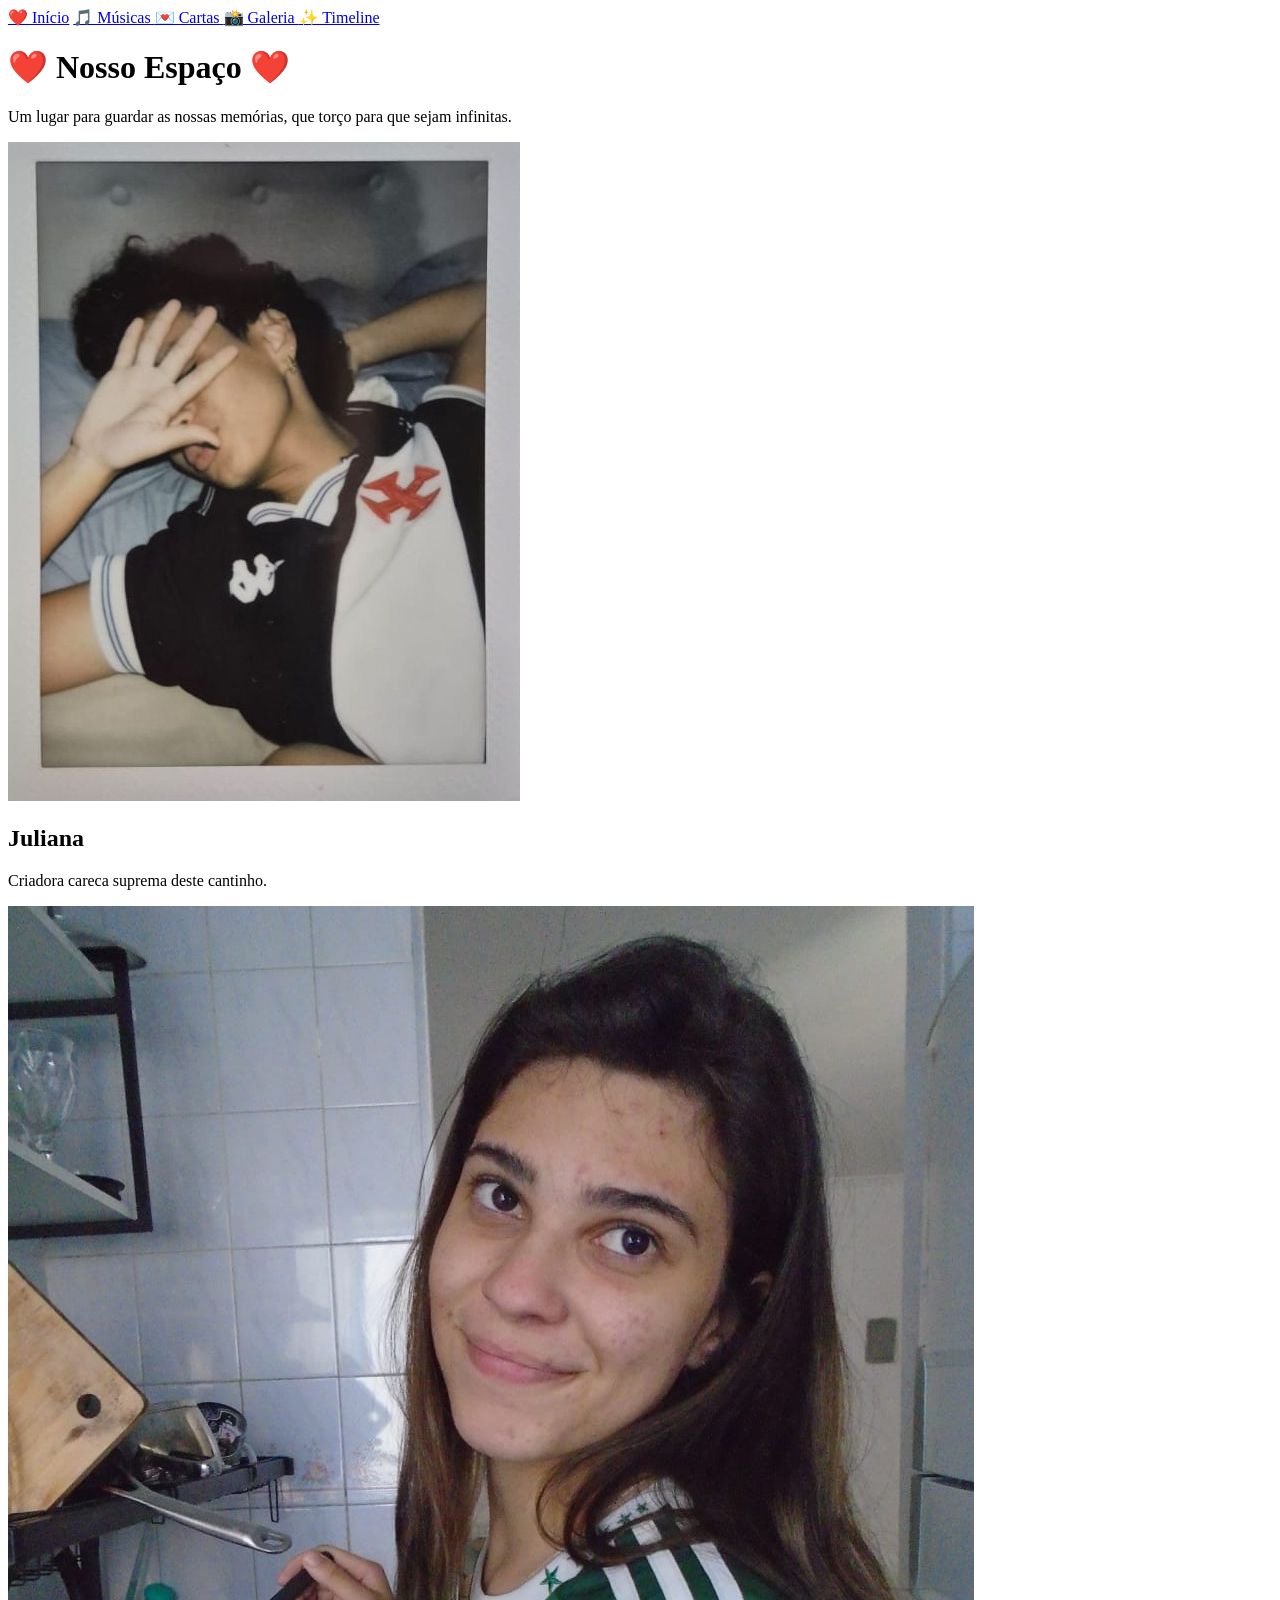
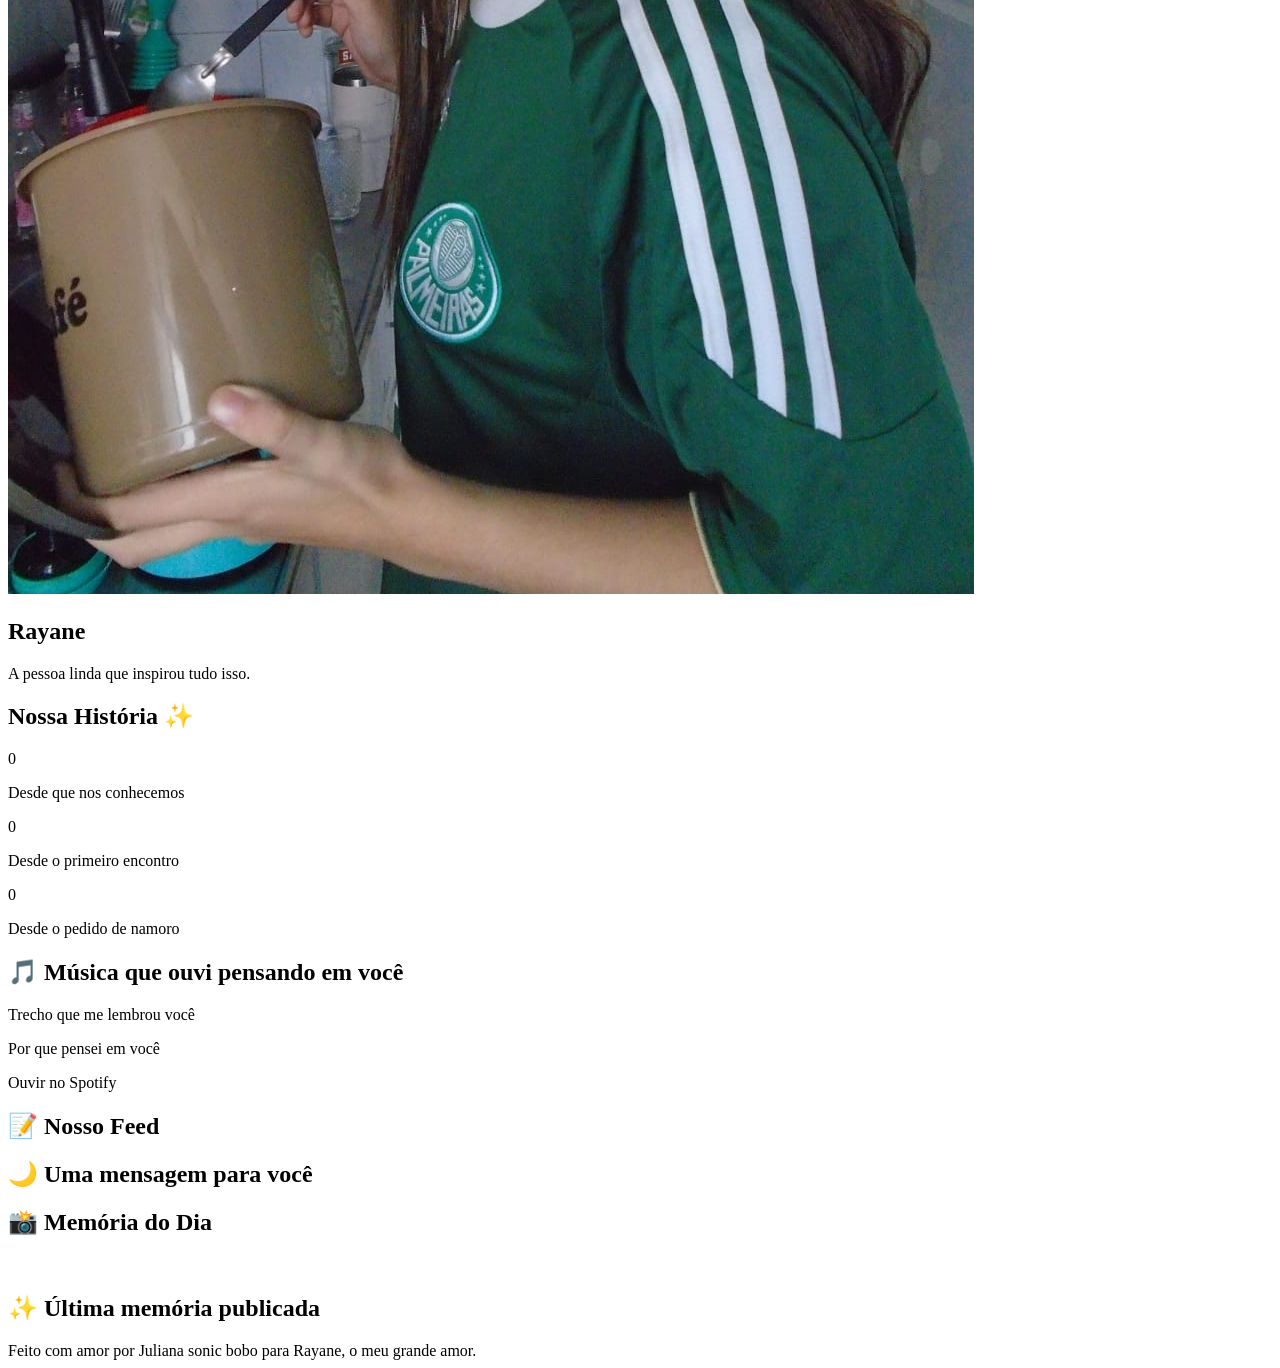
==== index.html @ c0dd44a5 "Atualizando layout e adicionando memórias" ====
<!DOCTYPE html>
<html lang="pt-BR">

<head>

<meta charset="UTF-8">
<meta name="viewport" content="width=device-width, initial-scale=1.0">

<title>Nosso Espaço</title>

<link rel="stylesheet" href="style.css">

<link rel="preconnect" href="https://fonts.googleapis.com">
<link href="https://fonts.googleapis.com/css2?family=Poppins:wght@300;400;500;600;700&display=swap" rel="stylesheet">

</head>

<body>

    <nav class="navbar">

    <a href="index.html">❤️ Início</a>

    <a href="paginas/musicas.html">
        🎵 Músicas
    </a>

    <a href="paginas/cartas.html">
        💌 Cartas
    </a>

    <a href="paginas/galeria.html">
        📸 Galeria
    </a>

    <a href="paginas/timeline.html">
        ✨ Timeline
    </a>

</nav>

<header class="hero">

<div class="hero-content">

<h1>❤️ Nosso Espaço ❤️</h1>

<p>
Um lugar para guardar as nossas memórias, que torço para que sejam infinitas.
</p>

</div>

</header>

<section class="profiles">

<div class="profile">

<img src="imagens/juliana.jpg">

<h2>Juliana</h2>

<p>
Criadora careca suprema deste cantinho.
</p>

</div>

<div class="profile">

<img src="imagens/rayane.jpg">

<h2>Rayane</h2>

<p>
A pessoa linda que inspirou tudo isso.
</p>

</div>

</section>

<section class="counters">

<h2>Nossa História ✨</h2>

<div class="counter-grid">

<div class="counter-card">
<span id="diasConhecemos">0</span>
<p>Desde que nos conhecemos</p>
</div>

<div class="counter-card">
<span id="diasEncontro">0</span>
<p>Desde o primeiro encontro</p>
</div>

<div class="counter-card">
<span id="diasNamoro">0</span>
<p>Desde o pedido de namoro</p>
</div>

</div>

</section>

<section class="music">

<h2>🎵 Música que ouvi pensando em você</h2>

<div class="music-card">

<h3 id="songTitle"></h3>

<p id="songArtist"></p>

<div class="music-quote">

<span>Trecho que me lembrou você</span>

<p id="songTrecho"></p>

</div>

<div class="music-message">

<span>Por que pensei em você</span>

<p id="songMensagem"></p>

</div>

<a
id="spotifyLink"
target="_blank">

Ouvir no Spotify

</a>

</div>

</section>

<section class="feed">

<h2>📝 Nosso Feed</h2>

<div id="postsContainer"></div>

</section>

<section class="welcome-card">

<h2>🌙 Uma mensagem para você</h2>

<p id="mensagemDia"></p>

</section>

<section class="memory-card">

<h2>📸 Memória do Dia</h2>

<img id="memoriaFoto">

<p id="memoriaTexto"></p>

</section>

<section class="ultimo-post">

<h2>✨ Última memória publicada</h2>

<div id="ultimoPost"></div>

</section>

<footer>

Feito com amor por Juliana sonic bobo
para Rayane, o meu grande amor.

</footer>

<script src="script.js"></script>

</body>
</html>
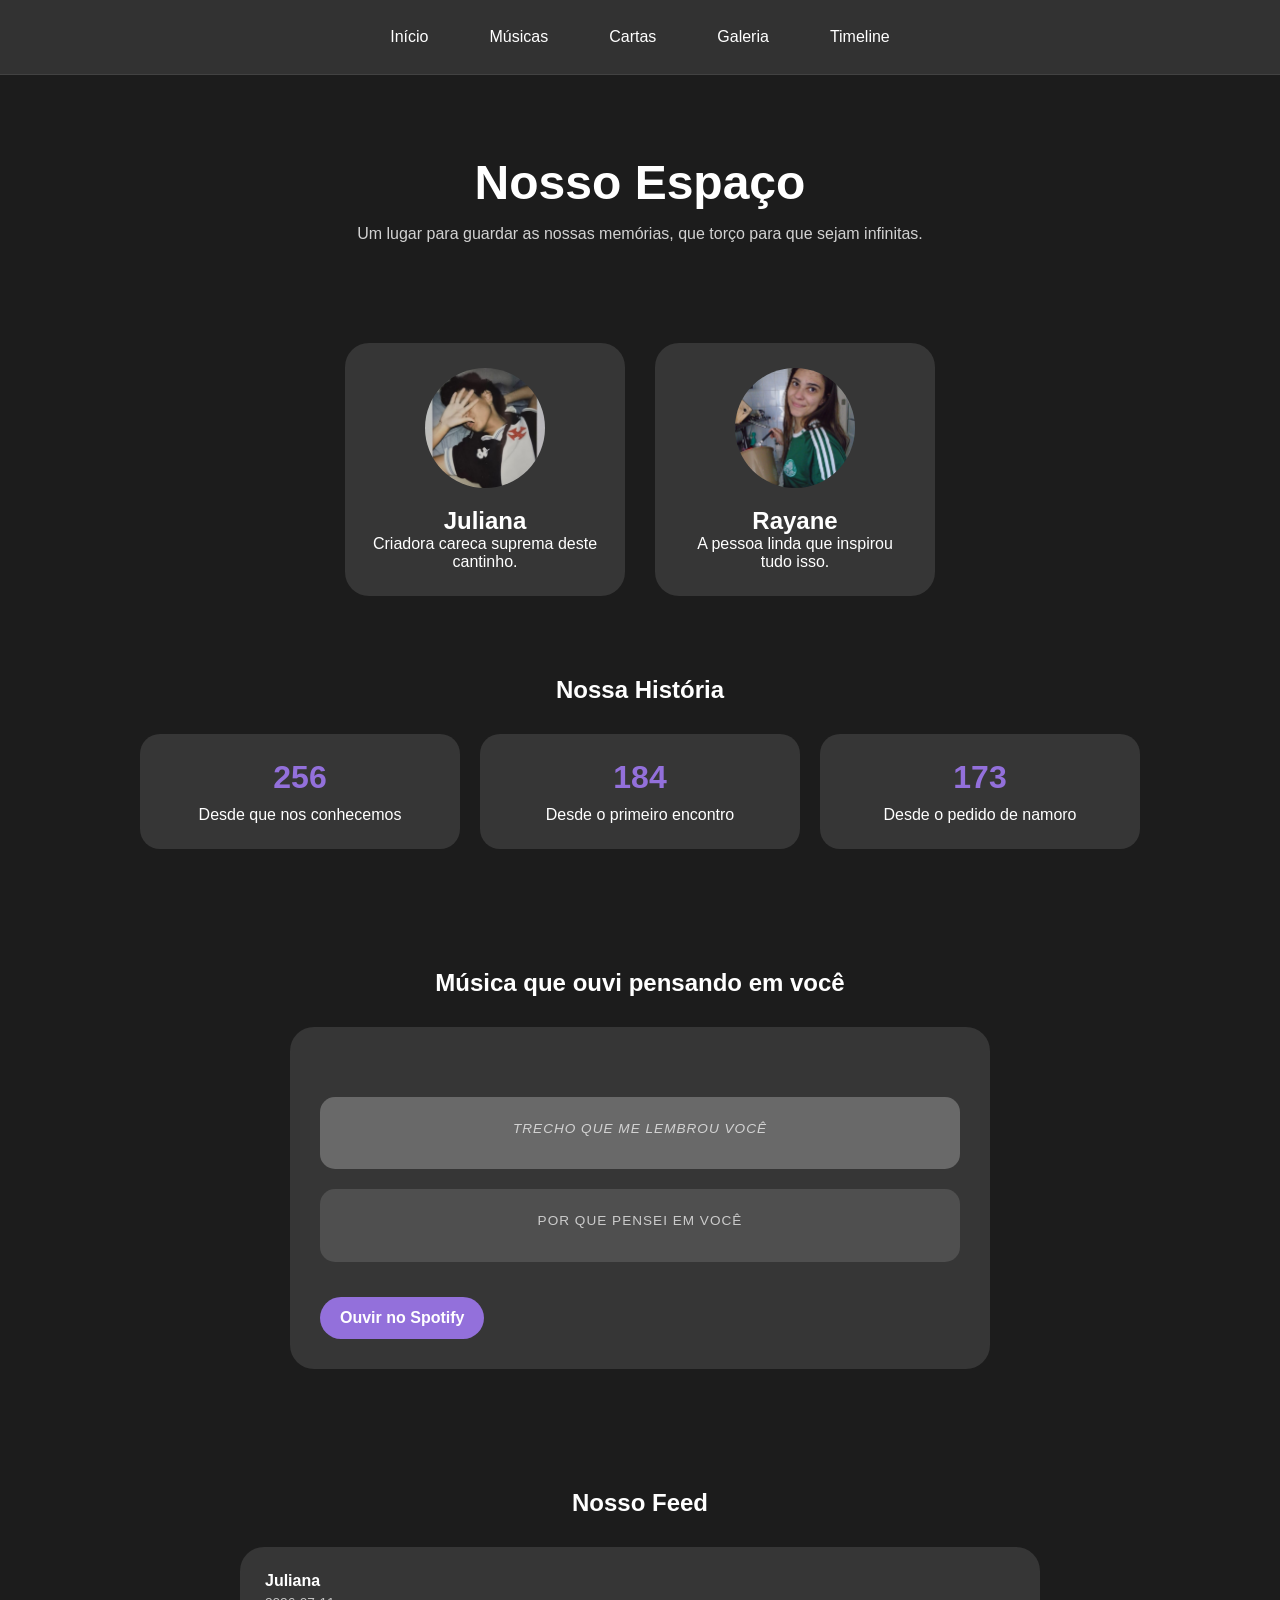
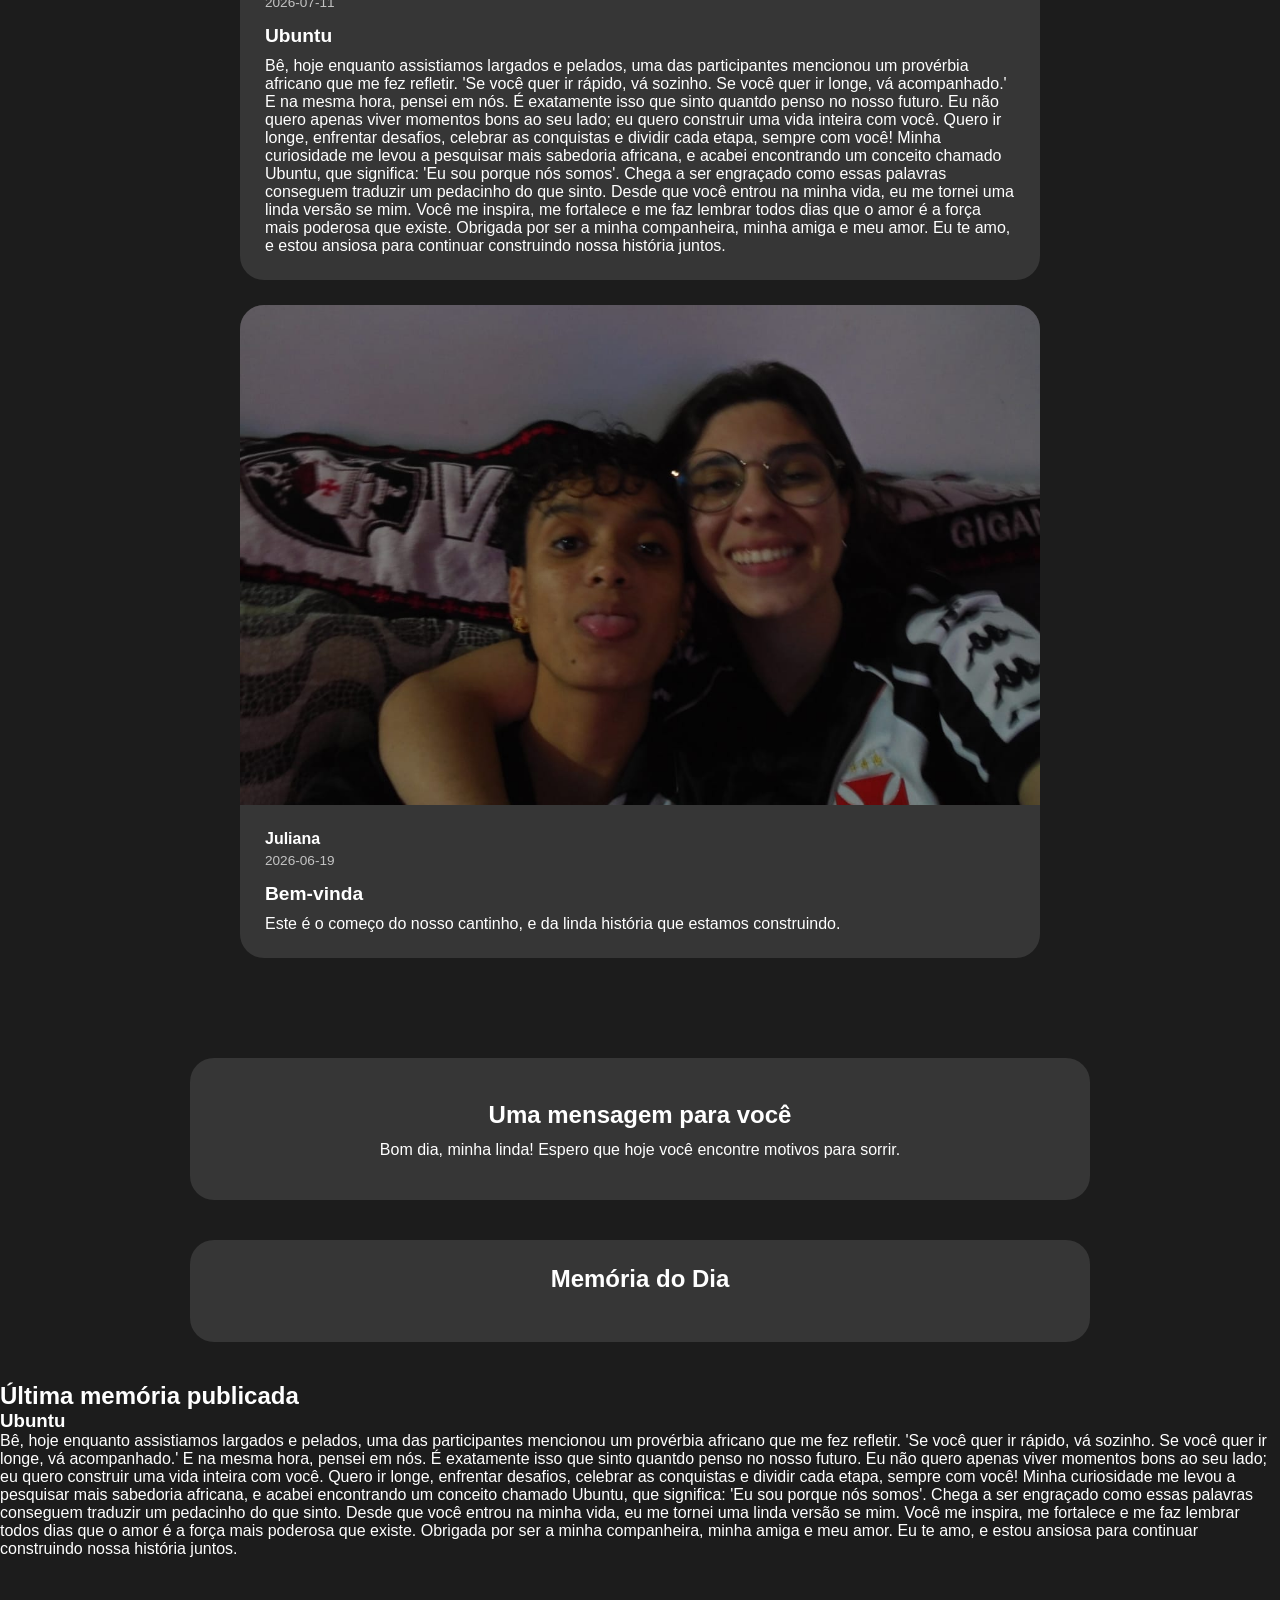
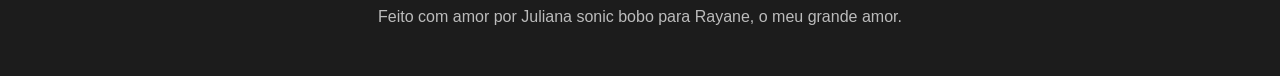
==== commit 57db85a6: "Nova publicação" ====
--- a/index.html
+++ b/index.html
@@ -19,22 +19,22 @@
 
     <nav class="navbar">
 
-    <a href="index.html">❤️ Início</a>
+    <a href="index.html">Início</a>
 
     <a href="paginas/musicas.html">
-        🎵 Músicas
+        Músicas
     </a>
 
     <a href="paginas/cartas.html">
-        💌 Cartas
+        Cartas
     </a>
 
     <a href="paginas/galeria.html">
-        📸 Galeria
+        Galeria
     </a>
 
     <a href="paginas/timeline.html">
-        ✨ Timeline
+        Timeline
     </a>
 
 </nav>
@@ -43,7 +43,7 @@
 
 <div class="hero-content">
 
-<h1>❤️ Nosso Espaço ❤️</h1>
+<h1>Nosso Espaço</h1>
 
 <p>
 Um lugar para guardar as nossas memórias, que torço para que sejam infinitas.
@@ -83,7 +83,7 @@
 
 <section class="counters">
 
-<h2>Nossa História ✨</h2>
+<h2>Nossa História</h2>
 
 <div class="counter-grid">
 
@@ -108,7 +108,7 @@
 
 <section class="music">
 
-<h2>🎵 Música que ouvi pensando em você</h2>
+<h2>Música que ouvi pensando em você</h2>
 
 <div class="music-card">
 
@@ -146,7 +146,7 @@
 
 <section class="feed">
 
-<h2>📝 Nosso Feed</h2>
+<h2>Nosso Feed</h2>
 
 <div id="postsContainer"></div>
 
@@ -154,7 +154,7 @@
 
 <section class="welcome-card">
 
-<h2>🌙 Uma mensagem para você</h2>
+<h2>Uma mensagem para você</h2>
 
 <p id="mensagemDia"></p>
 
@@ -162,7 +162,7 @@
 
 <section class="memory-card">
 
-<h2>📸 Memória do Dia</h2>
+<h2>Memória do Dia</h2>
 
 <img id="memoriaFoto">
 
@@ -172,7 +172,7 @@
 
 <section class="ultimo-post">
 
-<h2>✨ Última memória publicada</h2>
+<h2>Última memória publicada</h2>
 
 <div id="ultimoPost"></div>
 
--- a/style.css
+++ b/style.css
@@ -0,0 +1,461 @@
+*{
+margin:0;
+padding:0;
+box-sizing:border-box;
+}
+
+body{
+
+font-family:'Poppins',sans-serif;
+
+background:#1C1C1C;
+
+color:white;
+
+min-height:100vh;
+
+}
+
+.hero{
+
+padding:80px 20px;
+
+text-align:center;
+
+}
+
+.hero h1{
+
+font-size:3rem;
+
+margin-bottom:15px;
+
+}
+
+.hero p{
+
+opacity:.8;
+
+}
+
+.profiles{
+
+display:flex;
+
+justify-content:center;
+
+gap:30px;
+
+flex-wrap:wrap;
+
+padding:20px;
+
+}
+
+.profile{
+
+width:280px;
+
+background:#363636;
+
+padding:25px;
+
+border-radius:24px;
+
+text-align:center;
+
+}
+
+.profile img{
+
+width:120px;
+
+height:120px;
+
+border-radius:50%;
+
+object-fit:cover;
+
+margin-bottom:15px;
+
+}
+
+.counters{
+
+padding:60px 20px;
+
+}
+
+.counters h2{
+
+text-align:center;
+
+margin-bottom:30px;
+
+}
+
+.counter-grid{
+
+display:grid;
+
+grid-template-columns:repeat(auto-fit,minmax(220px,1fr));
+
+gap:20px;
+
+max-width:1000px;
+
+margin:auto;
+
+}
+
+.counter-card{
+
+background:#363636;
+
+padding:25px;
+
+border-radius:20px;
+
+text-align:center;
+
+}
+
+.counter-card span{
+
+font-size:2rem;
+
+font-weight:bold;
+
+display:block;
+
+margin-bottom:10px;
+
+color:#9370DB;
+
+}
+
+.music{
+
+padding:60px 20px;
+
+}
+
+.music h2{
+
+text-align:center;
+
+margin-bottom:30px;
+
+}
+
+.music-card{
+
+max-width:600px;
+
+margin:auto;
+
+background:#363636;
+
+padding:25px;
+
+border-radius:20px;
+
+text-align:center;
+
+}
+
+.music-card a{
+
+display:inline-block;
+
+margin-top:15px;
+
+padding:12px 20px;
+
+border-radius:50px;
+
+background:#9370DB;
+
+color:white;
+
+text-decoration:none;
+
+font-weight:600;
+
+}
+
+.feed{
+
+padding:60px 20px;
+
+}
+
+.feed h2{
+
+text-align:center;
+
+margin-bottom:30px;
+
+}
+
+#postsContainer{
+
+max-width:800px;
+
+margin:auto;
+
+display:flex;
+
+flex-direction:column;
+
+gap:25px;
+
+}
+
+.post{
+
+background:#363636;
+
+border-radius:24px;
+
+overflow:hidden;
+
+}
+
+.post img{
+
+width:100%;
+
+display:block;
+
+max-height:500px;
+
+object-fit:cover;
+
+}
+
+.post-content{
+
+padding:25px;
+
+}
+
+.post-author{
+
+font-weight:600;
+
+margin-bottom:5px;
+
+}
+
+.post-date{
+
+font-size:.85rem;
+
+opacity:.7;
+
+margin-bottom:15px;
+
+}
+
+.post-title{
+
+font-size:1.2rem;
+
+font-weight:600;
+
+margin-bottom:10px;
+
+}
+
+footer{
+
+padding:50px 20px;
+
+text-align:center;
+
+opacity:.7;
+
+}
+
+@media(max-width:768px){
+
+.hero h1{
+
+font-size:2.2rem;
+
+}
+
+.profile{
+
+width:100%;
+
+max-width:320px;
+
+}
+
+}
+
+.music-card{
+
+max-width:700px;
+
+margin:auto;
+
+background:#363636;
+
+padding:30px;
+
+border-radius:24px;
+
+display:flex;
+
+flex-direction:column;
+
+gap:20px;
+
+}
+
+.music-card h3{
+
+font-size:1.5rem;
+
+}
+
+.music-card span{
+
+display:block;
+
+font-size:.85rem;
+
+opacity:.7;
+
+margin-bottom:8px;
+
+text-transform:uppercase;
+
+letter-spacing:1px;
+
+}
+
+.music-quote{
+
+background:#696969;
+
+padding:20px;
+
+border-radius:15px;
+
+font-style:italic;
+
+line-height:1.8;
+
+}
+
+.music-message{
+
+background:#4F4F4F;
+
+padding:20px;
+
+border-radius:15px;
+
+line-height:1.8;
+
+}
+
+.music-card a{
+
+align-self:flex-start;
+
+}
+
+.navbar{
+
+position:sticky;
+top:0;
+
+display:flex;
+justify-content:center;
+gap:25px;
+flex-wrap:wrap;
+
+padding:18px;
+
+background:rgba(54, 54, 54, 0.9);
+
+backdrop-filter:blur(10px);
+
+z-index:999;
+
+border-bottom:1px solid rgba(255,255,255,.08);
+
+}
+
+.navbar a{
+
+color:white;
+
+text-decoration:none;
+
+padding:10px 18px;
+
+border-radius:50px;
+
+transition:.3s;
+
+}
+
+.navbar a:hover{
+
+background:#ff8fab33;
+
+}
+
+.welcome-card{
+
+max-width:900px;
+
+margin:40px auto;
+
+padding:35px;
+
+background:#363636;
+
+border-radius:24px;
+
+text-align:center;
+
+line-height:1.8;
+
+}
+
+.memory-card{
+
+max-width:900px;
+
+margin:40px auto;
+
+background:#363636;
+
+padding:25px;
+
+border-radius:24px;
+
+text-align:center;
+
+}
+
+.memory-card img{
+
+width:100%;
+
+max-height:450px;
+
+object-fit:cover;
+
+border-radius:18px;
+
+margin-bottom:20px;
+
+}
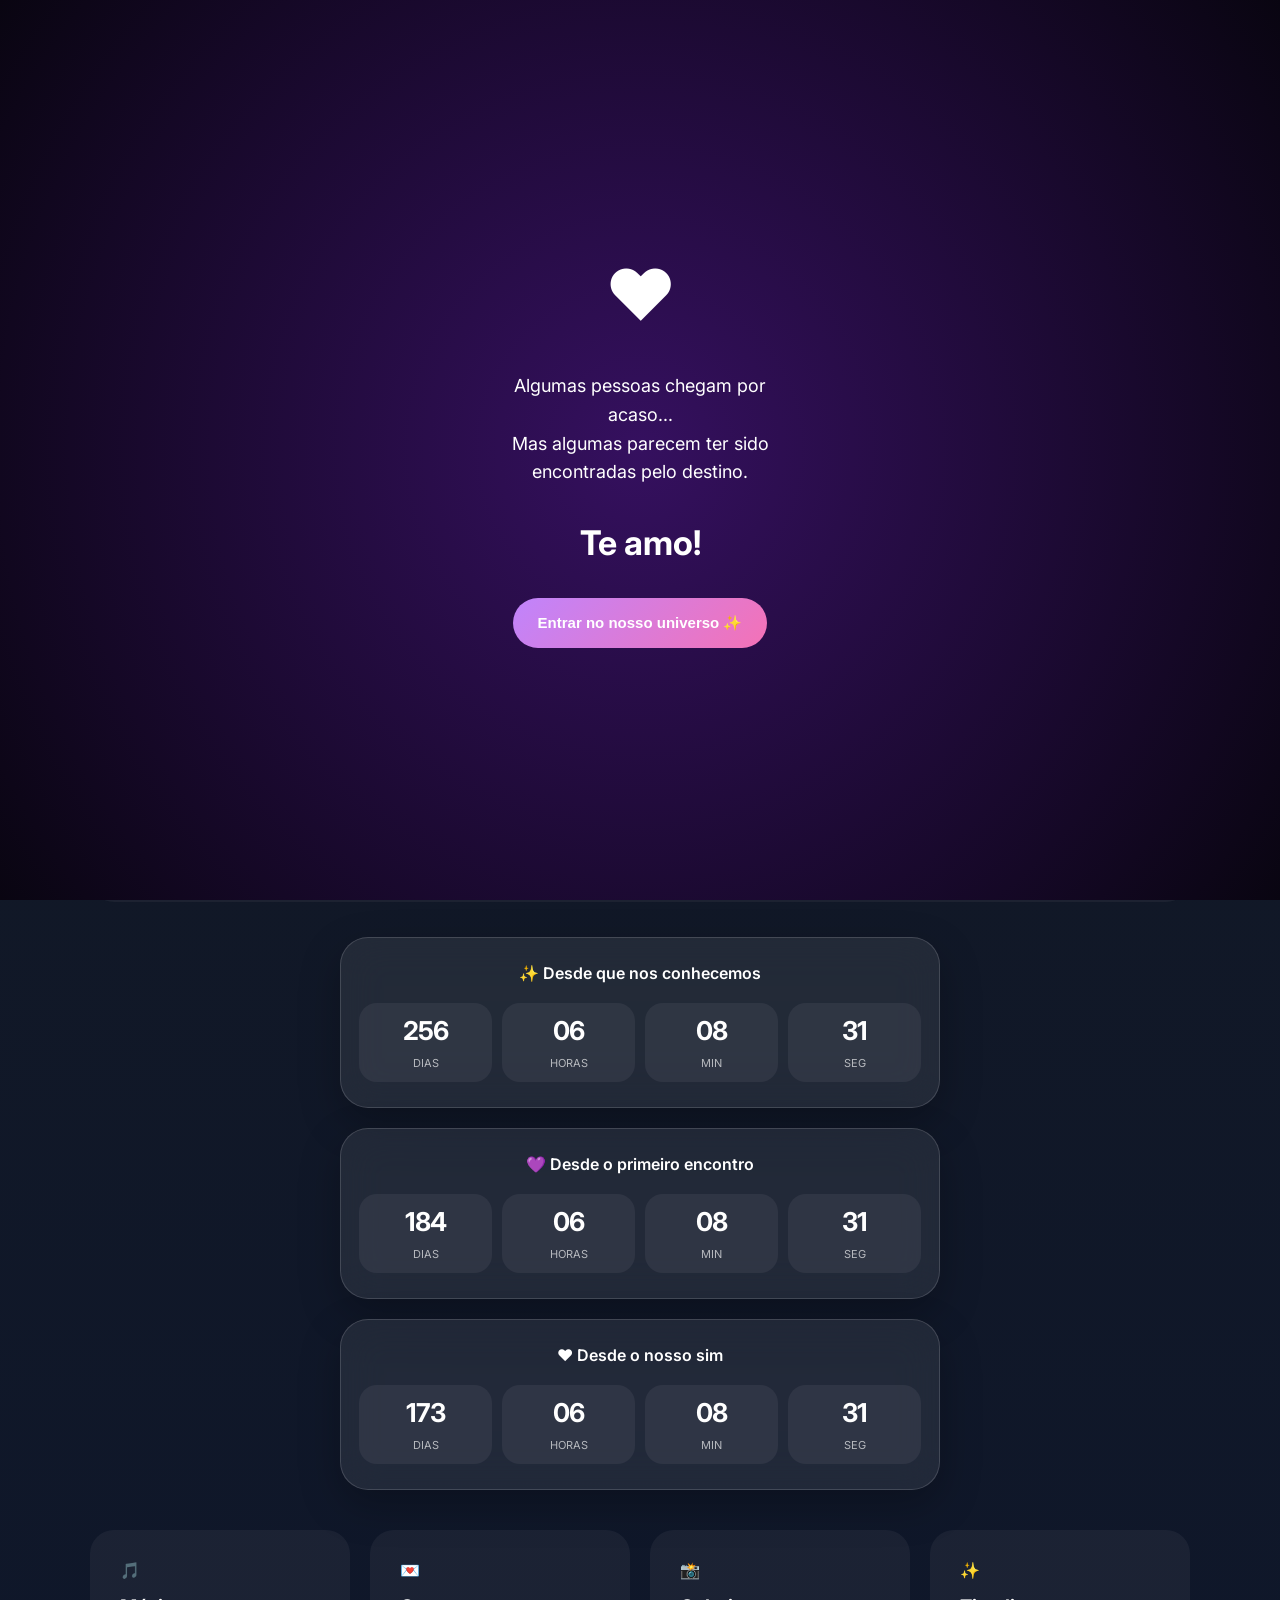
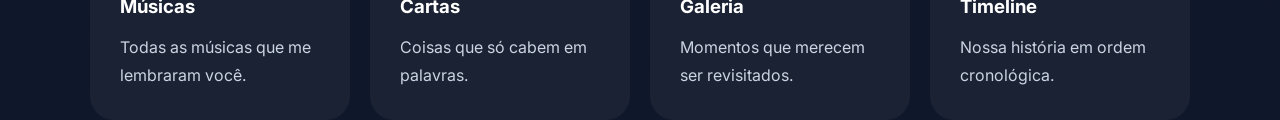
==== commit 14aae04e: "✨ Adiciona sistema de cartas e músicas dinâmicas" ====
--- a/index.html
+++ b/index.html
@@ -6,186 +6,543 @@
 <meta charset="UTF-8">
 <meta name="viewport" content="width=device-width, initial-scale=1.0">
 
-<title>Nosso Espaço</title>
-
-<link rel="stylesheet" href="style.css">
+<title>R & J</title>
+
 
 <link rel="preconnect" href="https://fonts.googleapis.com">
-<link href="https://fonts.googleapis.com/css2?family=Poppins:wght@300;400;500;600;700&display=swap" rel="stylesheet">
+<link rel="preconnect" href="https://fonts.gstatic.com" crossorigin>
+
+
+<link href="https://fonts.googleapis.com/css2?family=Inter:wght@300;400;500;600;700&display=swap" rel="stylesheet">
+
+
+<link rel="stylesheet" href="assets/css/global.css">
+<link rel="stylesheet" href="assets/css/home.css">
+
 
 </head>
 
+
 <body>
 
-    <nav class="navbar">
-
-    <a href="index.html">Início</a>
-
-    <a href="paginas/musicas.html">
-        Músicas
-    </a>
-
-    <a href="paginas/cartas.html">
-        Cartas
-    </a>
-
-    <a href="paginas/galeria.html">
-        Galeria
-    </a>
-
-    <a href="paginas/timeline.html">
-        Timeline
-    </a>
+<!-- TELA DE ABERTURA -->
+
+<div class="opening-screen">
+
+
+    <div class="stars"></div>
+
+
+    <div class="opening-content">
+
+
+        <div class="opening-heart">
+            ❤️
+        </div>
+
+
+        <p class="opening-text">
+            Algumas pessoas chegam por acaso...
+        </p>
+
+
+        <p class="opening-text delay">
+            Mas algumas parecem ter sido encontradas pelo destino.
+        </p>
+
+
+        <h1>
+            Te amo!
+        </h1>
+
+
+        <button id="enterSite">
+            Entrar no nosso universo ✨
+        </button>
+
+
+    </div>
+
+
+</div>
+
+
+
+<div class="background-glow"></div>
+
+
+
+
+
+<header class="hero">
+
+
+<div class="hero-content">
+
+
+<p class="subtitle">
+our little universe
+</p>
+
+
+
+<h1>
+R & J ❤️
+</h1>
+
+
+
+<p class="hero-text">
+
+Um lugar onde cada memória tem um lar.
+
+</p>
+
+
+
+</div>
+
+
+</header>
+
+
+
+
+
+
+
+<section class="intro-card">
+
+
+<h2>
+Para Rayane
+</h2>
+
+
+
+<p>
+
+Criei este pequeno refúgio para guardar
+as nossas memórias, nossas músicas,
+nossos momentos e todas as coisas
+que me fazem lembrar de você.
+
+</p>
+
+
+</section>
+
+
+
+
+
+
+
+
+
+<section class="counters">
+
+
+
+
+
+<div class="counter-card">
+
+
+<h3>
+✨ Desde que nos conhecemos
+</h3>
+
+
+
+<div class="time-counter">
+
+
+<div>
+
+<span id="conhecemosDias">
+0
+</span>
+
+<small>
+dias
+</small>
+
+</div>
+
+
+
+<div>
+
+<span id="conhecemosHoras">
+0
+</span>
+
+<small>
+horas
+</small>
+
+</div>
+
+
+
+
+<div>
+
+<span id="conhecemosMinutos">
+0
+</span>
+
+<small>
+min
+</small>
+
+</div>
+
+
+
+
+<div>
+
+<span id="conhecemosSegundos">
+0
+</span>
+
+<small>
+seg
+</small>
+
+</div>
+
+
+
+</div>
+
+
+</div>
+
+
+
+
+
+
+
+
+
+<div class="counter-card">
+
+
+<h3>
+💜 Desde o primeiro encontro
+</h3>
+
+
+
+<div class="time-counter">
+
+
+<div>
+
+<span id="encontroDias">
+0
+</span>
+
+<small>
+dias
+</small>
+
+</div>
+
+
+
+<div>
+
+<span id="encontroHoras">
+0
+</span>
+
+<small>
+horas
+</small>
+
+</div>
+
+
+
+
+<div>
+
+<span id="encontroMinutos">
+0
+</span>
+
+<small>
+min
+</small>
+
+</div>
+
+
+
+
+<div>
+
+<span id="encontroSegundos">
+0
+</span>
+
+<small>
+seg
+</small>
+
+</div>
+
+
+
+</div>
+
+
+</div>
+
+
+
+
+
+
+
+
+
+<div class="counter-card">
+
+
+<h3>
+❤️ Desde o nosso sim
+</h3>
+
+
+
+<div class="time-counter">
+
+
+<div>
+
+<span id="namoroDias">
+0
+</span>
+
+<small>
+dias
+</small>
+
+</div>
+
+
+
+<div>
+
+<span id="namoroHoras">
+0
+</span>
+
+<small>
+horas
+</small>
+
+</div>
+
+
+
+
+<div>
+
+<span id="namoroMinutos">
+0
+</span>
+
+<small>
+min
+</small>
+
+</div>
+
+
+
+
+<div>
+
+<span id="namoroSegundos">
+0
+</span>
+
+<small>
+seg
+</small>
+
+</div>
+
+
+
+</div>
+
+
+</div>
+
+
+
+
+
+
+
+</section>
+
+
+
+
+
+
+
+
+
+<section class="quick-access">
+
+
+
+<a href="paginas/musicas.html" class="feature-card">
+
+
+🎵
+
+
+<h3>
+Músicas
+</h3>
+
+
+<p>
+Todas as músicas que me lembraram você.
+</p>
+
+
+</a>
+
+
+
+
+
+<a href="paginas/cartas.html" class="feature-card">
+
+
+💌
+
+
+<h3>
+Cartas
+</h3>
+
+
+<p>
+Coisas que só cabem em palavras.
+</p>
+
+
+</a>
+
+
+
+
+
+<a href="paginas/galeria.html" class="feature-card">
+
+
+📸
+
+
+<h3>
+Galeria
+</h3>
+
+
+<p>
+Momentos que merecem ser revisitados.
+</p>
+
+
+</a>
+
+
+
+
+
+<a href="paginas/timeline.html" class="feature-card">
+
+
+✨
+
+
+<h3>
+Timeline
+</h3>
+
+
+<p>
+Nossa história em ordem cronológica.
+</p>
+
+
+</a>
+
+
+
+</section>
+
+
+
+
+
+
+
+
+
+<nav class="mobile-nav">
+
+
+<a href="index.html">
+🏠
+</a>
+
+
+<a href="paginas/musicas.html">
+🎵
+</a>
+
+
+<a href="paginas/cartas.html">
+💌
+</a>
+
+
+<a href="paginas/galeria.html">
+📸
+</a>
+
+
+<a href="paginas/timeline.html">
+✨
+</a>
+
+
 
 </nav>
 
-<header class="hero">
-
-<div class="hero-content">
-
-<h1>Nosso Espaço</h1>
-
-<p>
-Um lugar para guardar as nossas memórias, que torço para que sejam infinitas.
-</p>
-
-</div>
-
-</header>
-
-<section class="profiles">
-
-<div class="profile">
-
-<img src="imagens/juliana.jpg">
-
-<h2>Juliana</h2>
-
-<p>
-Criadora careca suprema deste cantinho.
-</p>
-
-</div>
-
-<div class="profile">
-
-<img src="imagens/rayane.jpg">
-
-<h2>Rayane</h2>
-
-<p>
-A pessoa linda que inspirou tudo isso.
-</p>
-
-</div>
-
-</section>
-
-<section class="counters">
-
-<h2>Nossa História</h2>
-
-<div class="counter-grid">
-
-<div class="counter-card">
-<span id="diasConhecemos">0</span>
-<p>Desde que nos conhecemos</p>
-</div>
-
-<div class="counter-card">
-<span id="diasEncontro">0</span>
-<p>Desde o primeiro encontro</p>
-</div>
-
-<div class="counter-card">
-<span id="diasNamoro">0</span>
-<p>Desde o pedido de namoro</p>
-</div>
-
-</div>
-
-</section>
-
-<section class="music">
-
-<h2>Música que ouvi pensando em você</h2>
-
-<div class="music-card">
-
-<h3 id="songTitle"></h3>
-
-<p id="songArtist"></p>
-
-<div class="music-quote">
-
-<span>Trecho que me lembrou você</span>
-
-<p id="songTrecho"></p>
-
-</div>
-
-<div class="music-message">
-
-<span>Por que pensei em você</span>
-
-<p id="songMensagem"></p>
-
-</div>
-
-<a
-id="spotifyLink"
-target="_blank">
-
-Ouvir no Spotify
-
-</a>
-
-</div>
-
-</section>
-
-<section class="feed">
-
-<h2>Nosso Feed</h2>
-
-<div id="postsContainer"></div>
-
-</section>
-
-<section class="welcome-card">
-
-<h2>Uma mensagem para você</h2>
-
-<p id="mensagemDia"></p>
-
-</section>
-
-<section class="memory-card">
-
-<h2>Memória do Dia</h2>
-
-<img id="memoriaFoto">
-
-<p id="memoriaTexto"></p>
-
-</section>
-
-<section class="ultimo-post">
-
-<h2>Última memória publicada</h2>
-
-<div id="ultimoPost"></div>
-
-</section>
-
-<footer>
-
-Feito com amor por Juliana sonic bobo
-para Rayane, o meu grande amor.
-
-</footer>
-
-<script src="script.js"></script>
+
+
+
+
+
+
+<script src="assets/js/app.js"></script>
+
 
 </body>
+
 </html>
--- a/assets/css/global.css
+++ b/assets/css/global.css
@@ -0,0 +1,345 @@
+*{
+margin:0;
+padding:0;
+box-sizing:border-box;
+}
+
+html{
+scroll-behavior:smooth;
+}
+
+body{
+
+font-family:'Inter',sans-serif;
+
+background:
+linear-gradient(
+180deg,
+#09090b,
+#111827,
+#0f172a
+);
+
+color:white;
+
+min-height:100vh;
+
+padding-bottom:90px;
+
+overflow-x:hidden;
+
+}
+
+a{
+text-decoration:none;
+color:inherit;
+}
+
+.background-glow{
+
+position:fixed;
+
+width:500px;
+height:500px;
+
+background:#f472b633;
+
+filter:blur(140px);
+
+top:-150px;
+left:-150px;
+
+z-index:-1;
+
+}
+
+section{
+
+width:min(1100px,92%);
+
+margin:auto;
+
+}
+
+h1,h2,h3{
+
+font-weight:700;
+
+}
+
+p{
+
+line-height:1.8;
+
+color:#cbd5e1;
+
+}
+
+/* =================================
+   TELA DE ABERTURA ✨
+================================= */
+
+
+.opening-screen {
+
+
+    position:fixed;
+
+
+    inset:0;
+
+
+    background:
+
+    radial-gradient(
+        circle at center,
+        #35105f,
+        #090511
+    );
+
+
+    display:flex;
+
+
+    align-items:center;
+
+
+    justify-content:center;
+
+
+
+    z-index:9999;
+
+
+
+    transition:
+
+    opacity 1s ease,
+
+    visibility 1s ease;
+
+
+}
+
+
+
+.opening-screen.hide {
+
+
+    opacity:0;
+
+
+    visibility:hidden;
+
+
+}
+
+
+
+
+.opening-content {
+
+
+    text-align:center;
+
+
+    max-width:350px;
+
+
+    padding:25px;
+
+
+}
+
+
+
+.opening-heart {
+
+
+    font-size:70px;
+
+
+    animation:
+
+    pulseHeart 2s infinite;
+
+
+    margin-bottom:35px;
+
+
+}
+
+
+
+.opening-text {
+
+
+    color:white;
+
+
+    font-size:18px;
+
+
+    line-height:1.6;
+
+
+    opacity:0;
+
+
+    animation:
+
+    aparecerTexto 2s forwards;
+
+
+}
+
+
+
+.opening-text.delay {
+
+
+    animation-delay:2s;
+
+
+}
+
+
+
+.opening-content h1 {
+
+
+    margin-top:35px;
+
+
+    color:white;
+
+
+    font-size:34px;
+
+
+    opacity:0;
+
+
+    animation:
+
+    aparecerTexto 2s forwards;
+
+
+    animation-delay:4s;
+
+
+}
+
+
+
+
+
+#enterSite {
+
+
+    margin-top:35px;
+
+
+    padding:16px 25px;
+
+
+    border:none;
+
+
+    border-radius:30px;
+
+
+    background:
+
+    linear-gradient(
+        135deg,
+        #c084fc,
+        #f472b6
+    );
+
+
+    color:white;
+
+
+    font-size:15px;
+
+
+    font-weight:600;
+
+
+    opacity:0;
+
+
+    animation:
+
+    aparecerTexto 2s forwards;
+
+
+    animation-delay:5s;
+
+
+}
+
+
+
+
+
+
+
+@keyframes pulseHeart {
+
+
+0% {
+
+transform:scale(1);
+
+}
+
+
+
+50% {
+
+transform:scale(1.15);
+
+}
+
+
+
+100% {
+
+transform:scale(1);
+
+}
+
+
+}
+
+
+
+
+
+@keyframes aparecerTexto {
+
+
+from {
+
+opacity:0;
+
+transform:
+translateY(20px);
+
+}
+
+
+
+to {
+
+opacity:1;
+
+transform:
+translateY(0);
+
+}
+
+
+}
--- a/assets/css/home.css
+++ b/assets/css/home.css
@@ -0,0 +1,678 @@
+.hero{
+
+min-height:45vh;
+
+display:flex;
+align-items:center;
+justify-content:center;
+
+text-align:center;
+
+padding:60px 20px;
+
+}
+
+.subtitle{
+
+letter-spacing:4px;
+
+text-transform:uppercase;
+
+font-size:.8rem;
+
+color:#f472b6;
+
+margin-bottom:10px;
+
+}
+
+.hero h1{
+
+font-size:3rem;
+
+margin-bottom:15px;
+
+}
+
+.hero-text{
+
+max-width:600px;
+
+margin:auto;
+
+}
+
+.intro-card{
+
+margin-top:20px;
+
+background:rgba(255,255,255,.05);
+
+backdrop-filter:blur(10px);
+
+padding:30px;
+
+border-radius:24px;
+
+}
+
+.intro-card h2{
+
+margin-bottom:15px;
+
+}
+
+.counters{
+
+display:grid;
+
+grid-template-columns:
+repeat(auto-fit,minmax(220px,1fr));
+
+gap:20px;
+
+margin-top:40px;
+
+}
+
+.counter-card{
+
+background:rgba(255,255,255,.05);
+
+backdrop-filter:blur(10px);
+
+padding:30px;
+
+border-radius:24px;
+
+text-align:center;
+
+}
+
+.counter-card span{
+
+font-size:2.5rem;
+
+font-weight:700;
+
+display:block;
+
+margin-bottom:10px;
+
+color:#f472b6;
+
+}
+
+.quick-access{
+
+display:grid;
+
+grid-template-columns:
+repeat(auto-fit,minmax(220px,1fr));
+
+gap:20px;
+
+margin-top:40px;
+
+}
+
+.feature-card{
+
+background:rgba(255,255,255,.05);
+
+padding:30px;
+
+border-radius:24px;
+
+transition:.3s;
+
+}
+
+.feature-card:hover{
+
+transform:translateY(-6px);
+
+}
+
+.feature-card h3{
+
+margin:15px 0;
+
+}
+
+.mobile-nav{
+
+position:fixed;
+
+bottom:0;
+left:0;
+
+width:100%;
+
+height:70px;
+
+background:#0f172aee;
+
+backdrop-filter:blur(15px);
+
+display:flex;
+
+justify-content:space-around;
+
+align-items:center;
+
+font-size:1.5rem;
+
+border-top:
+1px solid rgba(255,255,255,.08);
+
+}
+
+@media(min-width:900px){
+
+.mobile-nav{
+
+top:0;
+bottom:auto;
+
+height:70px;
+
+}
+
+body{
+
+padding-top:90px;
+
+padding-bottom:0;
+
+}
+
+/* =====================================
+   CONTADORES EM TEMPO REAL ❤️
+===================================== */
+
+
+.counters {
+
+    width:100%;
+
+    display:flex;
+
+    flex-direction:column;
+
+    align-items:center;
+
+    gap:20px;
+
+    margin:35px auto;
+
+}
+
+
+
+
+.counter-card {
+
+    width:100%;
+
+    max-width:600px;
+
+
+    padding:25px 18px;
+
+
+    background:
+
+    rgba(255,255,255,0.08);
+
+
+    border:
+
+    1px solid rgba(255,255,255,0.15);
+
+
+    border-radius:28px;
+
+
+    backdrop-filter:blur(20px);
+
+
+    box-shadow:
+
+    0 15px 40px rgba(0,0,0,0.25);
+
+
+}
+
+
+
+
+
+.counter-card h3 {
+
+    text-align:center;
+
+    font-size:16px;
+
+    font-weight:600;
+
+    margin-bottom:20px;
+
+}
+
+
+
+
+
+.time-counter {
+
+
+    width:100%;
+
+
+    display:grid;
+
+
+    grid-template-columns:
+    repeat(4,1fr);
+
+
+    gap:10px;
+
+
+}
+
+
+
+
+
+.time-counter div {
+
+
+    text-align:center;
+
+
+    background:
+
+    rgba(255,255,255,0.06);
+
+
+    padding:12px 5px;
+
+
+    border-radius:18px;
+
+
+}
+
+
+
+
+
+
+.time-counter span {
+
+
+    display:block;
+
+
+    font-size:26px;
+
+
+    font-weight:700;
+
+
+
+    color:white;
+
+
+
+    letter-spacing:-1px;
+
+
+
+    animation:
+
+    aparecerNumero .4s ease;
+
+
+
+}
+
+
+
+
+
+.time-counter small {
+
+
+    display:block;
+
+
+    margin-top:5px;
+
+
+
+    font-size:11px;
+
+
+
+    text-transform:uppercase;
+
+
+
+    color:
+
+    rgba(255,255,255,.65);
+
+
+
+}
+
+
+
+
+
+
+
+@keyframes aparecerNumero {
+
+
+from {
+
+opacity:0;
+
+transform:
+
+translateY(8px);
+
+}
+
+
+
+to {
+
+opacity:1;
+
+transform:
+
+translateY(0);
+
+}
+
+
+}
+
+
+
+
+
+
+
+/* Mobile menor */
+
+
+@media(max-width:380px){
+
+
+.time-counter span {
+
+
+    font-size:20px;
+
+
+}
+
+
+
+.counter-card h3 {
+
+
+    font-size:14px;
+
+
+}
+
+
+}
+
+}
+
+/* =====================================
+   HERO PRINCIPAL ❤️
+===================================== */
+
+
+.hero {
+
+
+    min-height:70vh;
+
+
+    display:flex;
+
+
+    align-items:center;
+
+
+    justify-content:center;
+
+
+    text-align:center;
+
+
+    position:relative;
+
+
+    padding:40px 20px;
+
+
+}
+
+
+
+
+
+.hero-content {
+
+
+    max-width:420px;
+
+
+    animation:
+
+    aparecerHero 1.2s ease;
+
+
+}
+
+
+
+
+
+.subtitle {
+
+
+    font-size:13px;
+
+
+    letter-spacing:4px;
+
+
+    text-transform:uppercase;
+
+
+    color:
+
+    rgba(255,255,255,.7);
+
+
+    margin-bottom:18px;
+
+
+}
+
+
+
+
+
+.hero h1 {
+
+
+    font-size:42px;
+
+
+    font-weight:700;
+
+
+    background:
+
+    linear-gradient(
+        135deg,
+        #ffffff,
+        #f9a8d4,
+        #c084fc
+    );
+
+
+    -webkit-background-clip:text;
+
+
+    -webkit-text-fill-color:transparent;
+
+
+    position:relative;
+
+
+}
+
+
+
+
+
+.hero h1::after {
+
+
+    content:"";
+
+
+    position:absolute;
+
+
+    width:150px;
+
+
+    height:150px;
+
+
+    background:
+
+    rgba(192,132,252,.35);
+
+
+    filter:blur(50px);
+
+
+    left:50%;
+
+
+    top:50%;
+
+
+    transform:
+
+    translate(-50%,-50%);
+
+
+    z-index:-1;
+
+
+}
+
+
+
+
+
+.hero-text {
+
+
+    margin-top:20px;
+
+
+    color:#ddd;
+
+
+    font-size:17px;
+
+
+    line-height:1.6;
+
+
+}
+
+
+
+
+
+@keyframes aparecerHero {
+
+
+from {
+
+
+opacity:0;
+
+
+transform:
+
+translateY(40px);
+
+
+}
+
+
+
+to {
+
+
+opacity:1;
+
+
+transform:
+
+translateY(0);
+
+
+}
+
+
+}
+
+
+
+
+
+
+@media(max-width:400px){
+
+
+.hero h1 {
+
+
+    font-size:34px;
+
+
+}
+
+
+
+.hero-text {
+
+
+    font-size:15px;
+
+
+}
+
+
+}
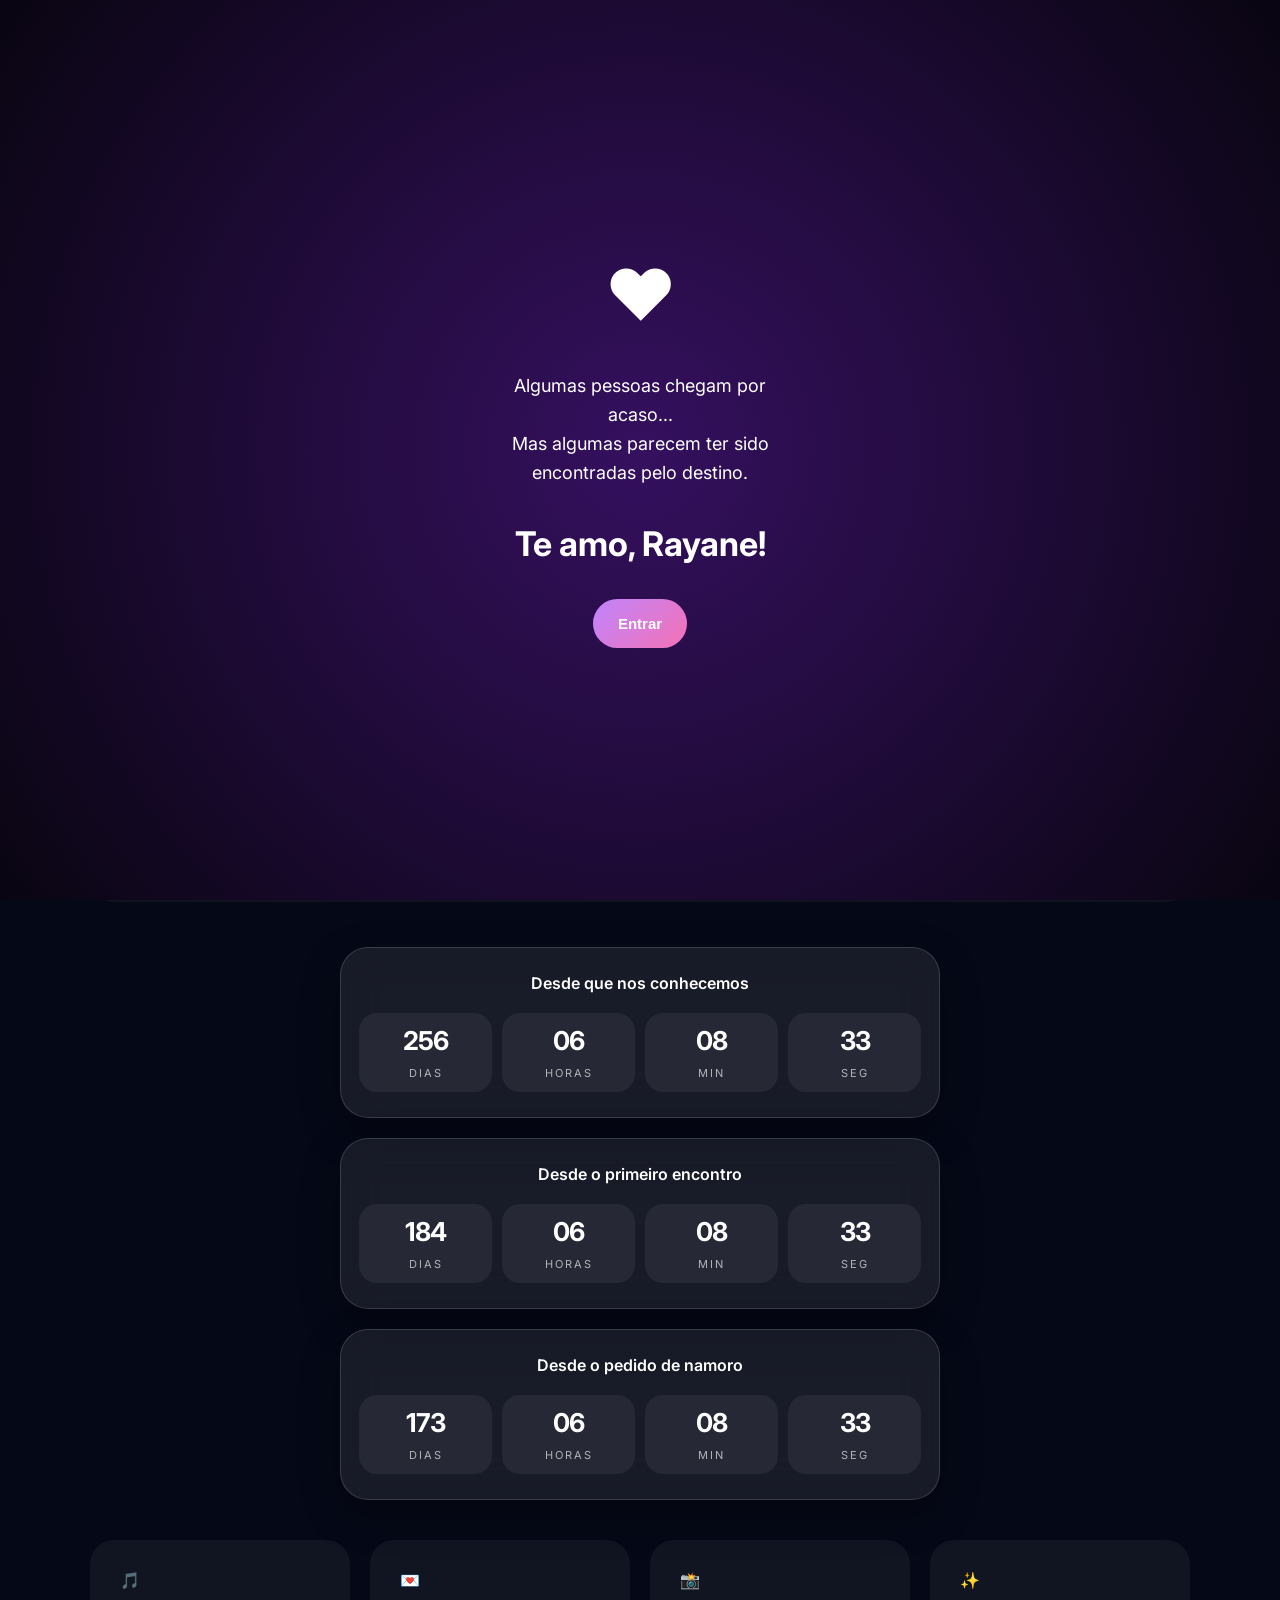
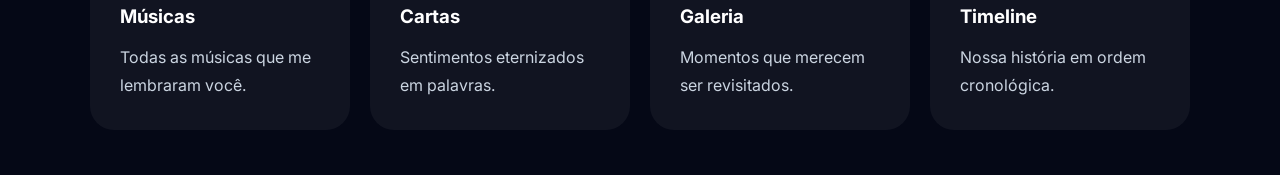
==== commit afcc2284: "✨ Adiciona sistema de cartas e músicas dinâmicas" ====
--- a/index.html
+++ b/index.html
@@ -52,12 +52,12 @@
 
 
         <h1>
-            Te amo!
+            Te amo, Rayane!
         </h1>
 
 
         <button id="enterSite">
-            Entrar no nosso universo ✨
+            Entrar
         </button>
 
 
@@ -67,7 +67,6 @@
 </div>
 
 
-
 <div class="background-glow"></div>
 
 
@@ -81,13 +80,17 @@
 
 
 <p class="subtitle">
-our little universe
+I don't know much about algebra
+
+But I know 1 plus 1 equals 2
+
+And it's me and you
 </p>
 
 
 
 <h1>
-R & J ❤️
+R & J
 </h1>
 
 
@@ -122,7 +125,7 @@
 
 <p>
 
-Criei este pequeno refúgio para guardar
+Criei este pequeno espaço para guardar
 as nossas memórias, nossas músicas,
 nossos momentos e todas as coisas
 que me fazem lembrar de você.
@@ -150,7 +153,7 @@
 
 
 <h3>
-✨ Desde que nos conhecemos
+Desde que nos conhecemos
 </h3>
 
 
@@ -233,7 +236,7 @@
 
 
 <h3>
-💜 Desde o primeiro encontro
+Desde o primeiro encontro
 </h3>
 
 
@@ -316,7 +319,7 @@
 
 
 <h3>
-❤️ Desde o nosso sim
+Desde o pedido de namoro
 </h3>
 
 
@@ -441,7 +444,7 @@
 
 
 <p>
-Coisas que só cabem em palavras.
+Sentimentos eternizados em palavras.
 </p>
 
 
--- a/assets/css/global.css
+++ b/assets/css/global.css
@@ -1,77 +1,398 @@
+/* ===========================
+   RESET
+=========================== */
+
 *{
-margin:0;
-padding:0;
-box-sizing:border-box;
+    margin:0;
+    padding:0;
+    box-sizing:border-box;
 }
 
 html{
-scroll-behavior:smooth;
+    scroll-behavior:smooth;
 }
 
 body{
 
-font-family:'Inter',sans-serif;
-
-background:
-linear-gradient(
-180deg,
-#09090b,
-#111827,
-#0f172a
-);
-
-color:white;
-
-min-height:100vh;
+    font-family:'Inter',sans-serif;
+
+    color:#ffffff;
+
+    background:#050816;
+
+    overflow-x:hidden;
+
+    min-height:100vh;
+
+    padding-bottom:90px;
+
+}
+
+/* ===========================
+   CORES
+=========================== */
+
+:root{
+
+    --blue:#3B82F6;
+    --blue-light:#60A5FA;
+
+    --purple:#A855F7;
+    --purple-light:#C084FC;
+
+    --white:#FFFFFF;
+
+    --text:#CBD5E1;
+
+    --glass:rgba(255,255,255,.06);
+
+    --glass-border:rgba(255,255,255,.10);
+
+}
+
+/* ===========================
+   FUNDO
+=========================== */
+
+.bg-gradient{
+
+    position:fixed;
+
+    inset:0;
+
+    z-index:-2;
+
+    background:
+
+    radial-gradient(circle at top left,
+    rgba(59,130,246,.22),
+    transparent 40%),
+
+    radial-gradient(circle at top right,
+    rgba(168,85,247,.22),
+    transparent 40%),
+
+    linear-gradient(
+    180deg,
+    #050816,
+    #08111f,
+    #111827);
+
+}
+
+/* brilho azul */
+
+.bg-gradient::before{
+
+    content:"";
+
+    position:absolute;
+
+    width:420px;
+    height:420px;
+
+    border-radius:50%;
+
+    background:rgba(59,130,246,.18);
+
+    filter:blur(120px);
+
+    left:-120px;
+
+    top:120px;
+
+}
+
+/* brilho roxo */
+
+.bg-gradient::after{
+
+    content:"";
+
+    position:absolute;
+
+    width:420px;
+    height:420px;
+
+    border-radius:50%;
+
+    background:rgba(168,85,247,.18);
+
+    filter:blur(120px);
+
+    right:-120px;
+
+    bottom:80px;
+
+}
+
+/* ===========================
+   TIPOGRAFIA
+=========================== */
+
+h1,h2,h3{
+
+    font-weight:700;
+
+}
+
+p{
+
+    color:var(--text);
+
+    line-height:1.8;
+
+}
+
+small{
+
+    color:#94A3B8;
+
+    letter-spacing:2px;
+
+    text-transform:uppercase;
+
+}
+
+/* ===========================
+   LINKS
+=========================== */
+
+a{
+
+    text-decoration:none;
+
+    color:inherit;
+
+}
+
+/* ===========================
+   GLASS
+=========================== */
+
+.glass{
+
+    background:var(--glass);
+
+    backdrop-filter:blur(22px);
+
+    border:1px solid var(--glass-border);
+
+    box-shadow:
+
+    0 20px 50px rgba(0,0,0,.30);
+
+}
+
+/* ===========================
+   BOTÕES
+=========================== */
+
+.btn{
+
+    display:inline-flex;
+
+    align-items:center;
+
+    justify-content:center;
+
+    gap:10px;
+
+    padding:14px 26px;
+
+    border-radius:50px;
+
+    border:none;
+
+    cursor:pointer;
+
+    font-weight:600;
+
+    transition:.35s;
+
+    color:white;
+
+    background:
+
+    linear-gradient(
+    135deg,
+    var(--blue),
+    var(--purple)
+    );
+
+}
+
+.btn:hover{
+
+    transform:translateY(-4px);
+
+    box-shadow:
+
+    0 15px 40px rgba(59,130,246,.35);
+
+}
+
+/* ===========================
+   IMAGENS
+=========================== */
+
+img{
+
+    display:block;
+
+    width:100%;
+
+}
+
+/* ===========================
+   SCROLLBAR
+=========================== */
+
+::-webkit-scrollbar{
+
+    width:10px;
+
+}
+
+::-webkit-scrollbar-track{
+
+    background:#08111f;
+
+}
+
+::-webkit-scrollbar-thumb{
+
+    background:linear-gradient(
+
+    var(--blue),
+
+    var(--purple)
+
+    );
+
+    border-radius:50px;
+
+}
+
+/* ===========================
+   ANIMAÇÕES
+=========================== */
+
+.fade-up{
+
+    animation:fadeUp .8s ease both;
+
+}
+
+.fade{
+
+    animation:fade .8s ease both;
+
+}
+
+.scale{
+
+    animation:scale .7s ease both;
+
+}
+
+@keyframes fadeUp{
+
+from{
+
+opacity:0;
+
+transform:translateY(35px);
+
+}
+
+to{
+
+opacity:1;
+
+transform:translateY(0);
+
+}
+
+}
+
+@keyframes fade{
+
+from{
+
+opacity:0;
+
+}
+
+to{
+
+opacity:1;
+
+}
+
+}
+
+@keyframes scale{
+
+from{
+
+opacity:0;
+
+transform:scale(.92);
+
+}
+
+to{
+
+opacity:1;
+
+transform:scale(1);
+
+}
+
+}
+
+/* ===========================
+   SEÇÕES
+=========================== */
+
+section{
+
+    width:min(1100px,92%);
+
+    margin:auto;
+
+    margin-bottom:45px;
+
+}
+
+/* ===========================
+   MOBILE
+=========================== */
+
+@media(max-width:768px){
+
+body{
 
 padding-bottom:90px;
 
-overflow-x:hidden;
-
-}
-
-a{
-text-decoration:none;
-color:inherit;
-}
-
-.background-glow{
-
-position:fixed;
-
-width:500px;
-height:500px;
-
-background:#f472b633;
-
-filter:blur(140px);
-
-top:-150px;
-left:-150px;
-
-z-index:-1;
-
-}
-
-section{
-
-width:min(1100px,92%);
-
-margin:auto;
-
-}
-
-h1,h2,h3{
-
-font-weight:700;
-
-}
-
-p{
-
-line-height:1.8;
-
-color:#cbd5e1;
+}
+
+}
+
+/* ===========================
+   DESKTOP
+=========================== */
+
+@media(min-width:900px){
+
+body{
+
+padding-top:90px;
+
+padding-bottom:0;
+
+}
 
 }
 
--- a/assets/css/home.css
+++ b/assets/css/home.css
@@ -308,6 +308,103 @@
 
 
 
+.counter-card {
+
+    width:100%;
+
+    max-width:600px;
+
+
+    padding:25px 18px;
+
+
+    background:
+
+    rgba(255,255,255,0.08);
+
+
+    border:
+
+    1px solid rgba(255,255,255,0.15);
+
+
+    border-radius:28px;
+
+
+    backdrop-filter:blur(20px);
+
+
+    box-shadow:
+
+    0 15px 40px rgba(0,0,0,0.25);
+
+
+}
+
+
+
+
+
+.counter-card h3 {
+
+    text-align:center;
+
+    font-size:16px;
+
+    font-weight:600;
+
+    margin-bottom:20px;
+
+}
+
+
+
+
+
+.time-counter {
+
+
+    width:100%;
+
+
+    display:grid;
+
+
+    grid-template-columns:
+    repeat(4,1fr);
+
+
+    gap:10px;
+
+
+}
+
+
+
+
+
+.time-counter div {
+
+
+    text-align:center;
+
+
+    background:
+
+    rgba(255,255,255,0.06);
+
+
+    padding:12px 5px;
+
+
+    border-radius:18px;
+
+
+}
+
+
+
+
 
 
 .time-counter span {
@@ -333,9 +430,7 @@
 
     animation:
 
-    aparecerNumero .4s ease;
-
-
+    transition: .25s;
 
 }
 
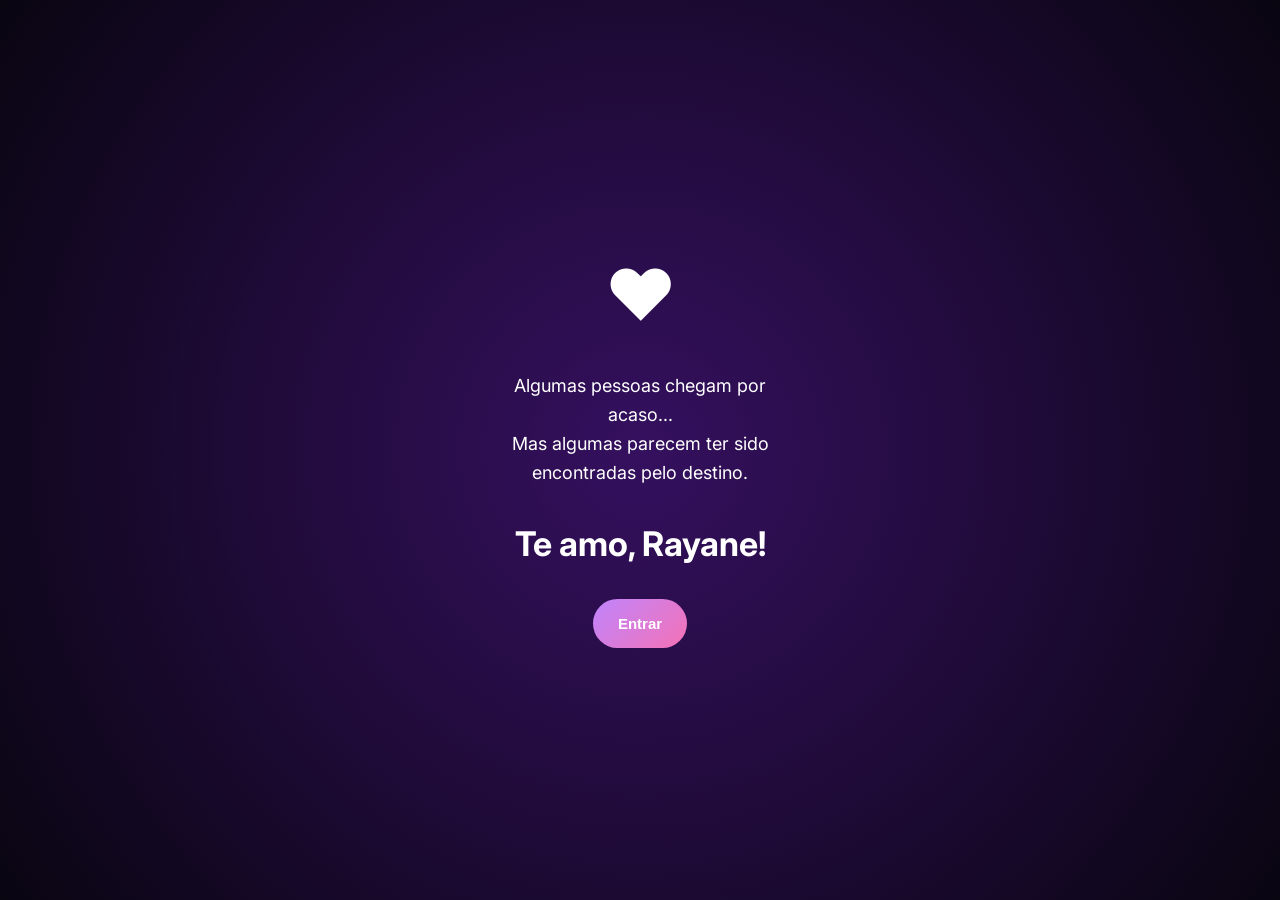
==== commit cc0489d2: "Nova galeria dinâmica, intro separada e melhorias visuais" ====
--- a/index.html
+++ b/index.html
@@ -25,46 +25,13 @@
 
 <body>
 
-<!-- TELA DE ABERTURA -->
-
-<div class="opening-screen">
-
-
-    <div class="stars"></div>
-
-
-    <div class="opening-content">
-
-
-        <div class="opening-heart">
-            ❤️
-        </div>
-
-
-        <p class="opening-text">
-            Algumas pessoas chegam por acaso...
-        </p>
-
-
-        <p class="opening-text delay">
-            Mas algumas parecem ter sido encontradas pelo destino.
-        </p>
-
-
-        <h1>
-            Te amo, Rayane!
-        </h1>
-
-
-        <button id="enterSite">
-            Entrar
-        </button>
-
-
-    </div>
-
-
-</div>
+<script>
+
+if(!sessionStorage.getItem("introVista")){
+    window.location.replace("intro.html");
+}
+
+</script>
 
 
 <div class="background-glow"></div>
@@ -540,11 +507,13 @@
 
 
 
-
+<div id="pageTransition"></div>
 
 
 <script src="assets/js/app.js"></script>
 
+<script src="assets/js/transition.js"></script>
+
 
 </body>
 
--- a/assets/css/global.css
+++ b/assets/css/global.css
@@ -663,4 +663,30 @@
 }
 
 
+}
+
+#pageTransition{
+
+    position:fixed;
+
+    inset:0;
+
+    background:#09090f;
+
+    opacity:0;
+
+    pointer-events:none;
+
+    transition:opacity .35s ease;
+
+    z-index:99999;
+
+}
+
+#pageTransition.active{
+
+    opacity:1;
+
+    pointer-events:auto;
+
 }
--- a/assets/css/home.css
+++ b/assets/css/home.css
@@ -770,4 +770,30 @@
 }
 
 
+}
+
+.fade-out{
+
+    animation:fadeOut .6s forwards;
+
+}
+
+@keyframes fadeOut{
+
+from{
+
+opacity:1;
+
+transform:scale(1);
+
+}
+
+to{
+
+opacity:0;
+
+transform:scale(1.05);
+
+}
+
 }
